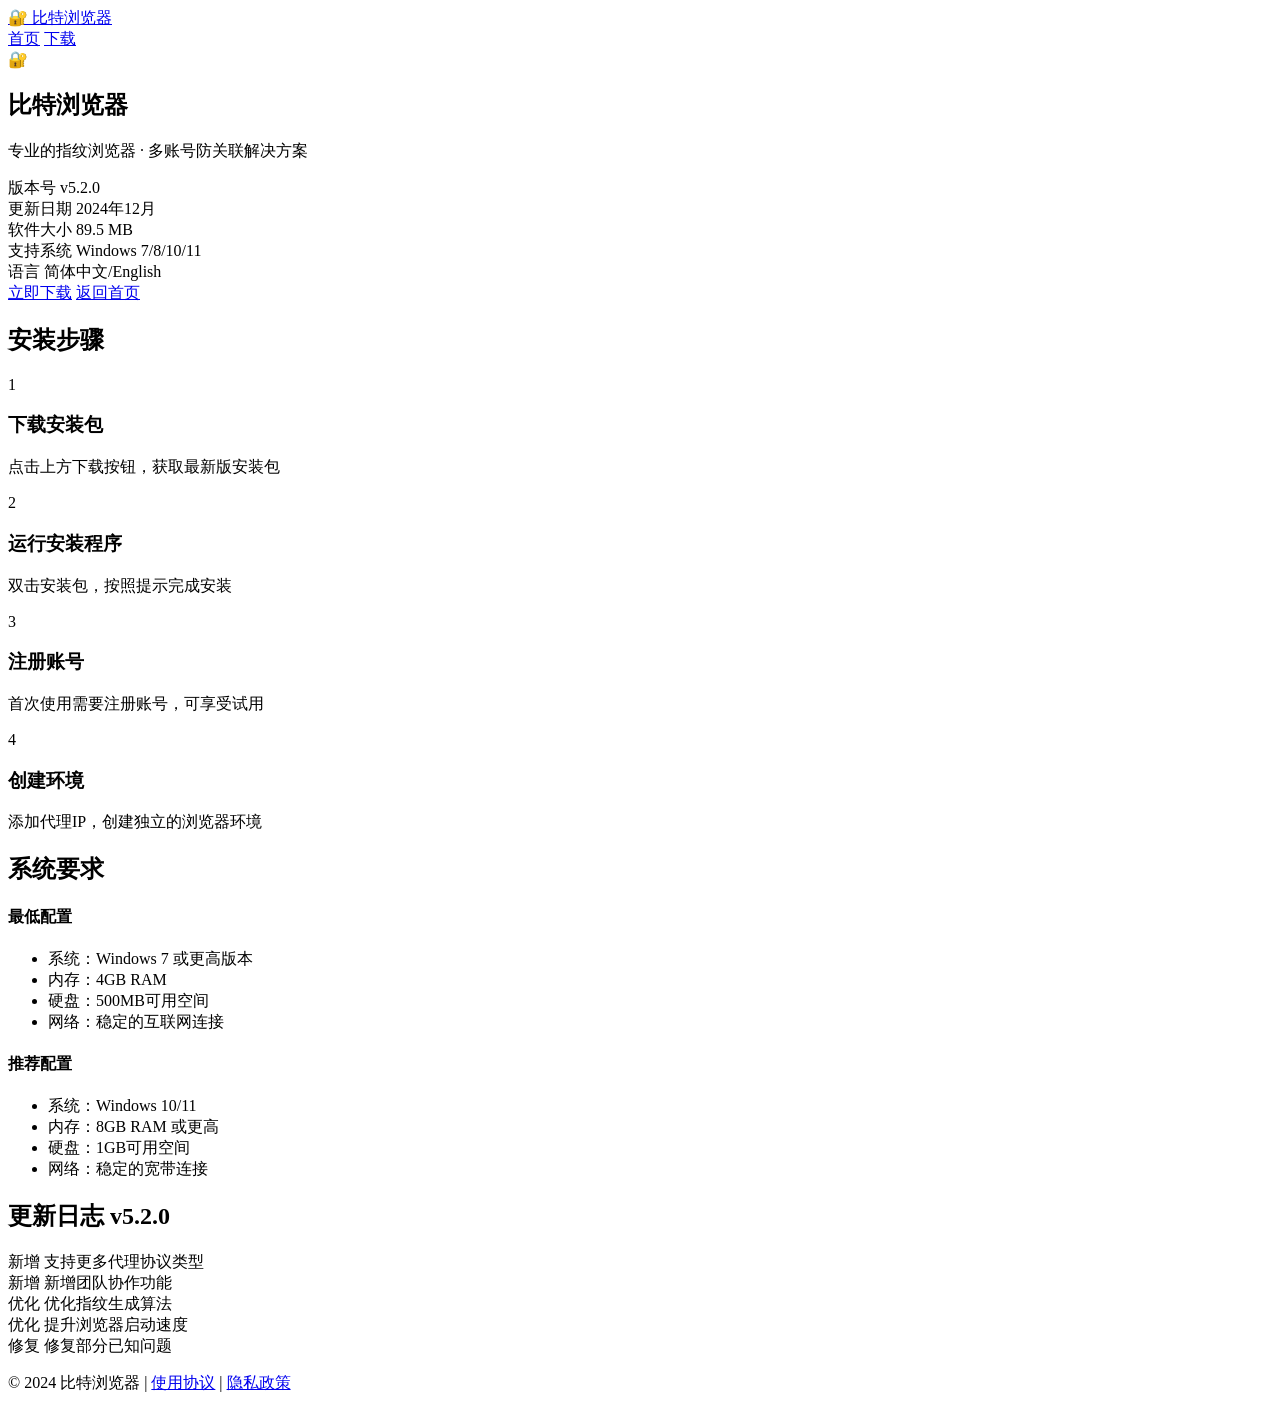
==== download.html @ 9c04f35d "Add download.html" ====
﻿<!DOCTYPE html>
<html lang="zh-CN">
<head>
    <meta charset="UTF-8">
    <meta name="viewport" content="width=device-width, initial-scale=1.0">
    <title>比特浏览器下载-官方最新版 v5.2.0</title>
    <meta name="keywords" content="比特浏览器下载,指纹浏览器,防关联浏览器,比特浏览器官方下载">
    <meta name="description" content="下载比特浏览器官方最新版v5.2.0，专业的指纹浏览器，支持Windows 7/8/10/11系统。">
    <link rel="stylesheet" href="css/style.css">
    <link rel="icon" type="image/svg+xml" href="favicon.svg">
</head>
<body>
    <div class="page-wrapper">
        <header class="main-header">
            <div class="header-content">
                <a href="index.html" class="site-logo">
                    <span class="logo-icon">🔐</span>
                    <span class="logo-text">比特浏览器</span>
                </a>
                <nav class="main-nav">
                    <a href="index.html" class="nav-link">首页</a>
                    <a href="download.html" class="nav-link active">下载</a>
                </nav>
            </div>
        </header>

        <main class="main-content">
            <section class="download-section">
                <div class="download-card">
                    <div class="download-icon">🔐</div>
                    <h1 class="download-title">比特浏览器</h1>
                    <p class="download-subtitle">专业的指纹浏览器 · 多账号防关联解决方案</p>
                    
                    <div class="download-info">
                        <div class="info-item">
                            <span class="info-label">版本号</span>
                            <span class="info-value">v5.2.0</span>
                        </div>
                        <div class="info-item">
                            <span class="info-label">更新日期</span>
                            <span class="info-value">2024年12月</span>
                        </div>
                        <div class="info-item">
                            <span class="info-label">软件大小</span>
                            <span class="info-value">89.5 MB</span>
                        </div>
                        <div class="info-item">
                            <span class="info-label">支持系统</span>
                            <span class="info-value">Windows 7/8/10/11</span>
                        </div>
                        <div class="info-item">
                            <span class="info-label">语言</span>
                            <span class="info-value">简体中文/English</span>
                        </div>
                    </div>

                    <a href="index.html" class="btn-primary btn-large">立即下载</a>
                    <a href="index.html" class="btn-back">返回首页</a>
                </div>
            </section>

            <section class="install-section">
                <div class="section-header">
                    <h2 class="section-title">安装步骤</h2>
                </div>
                <div class="steps-grid">
                    <div class="step-item">
                        <div class="step-number">1</div>
                        <div class="step-content">
                            <h3>下载安装包</h3>
                            <p>点击上方下载按钮，获取最新版安装包</p>
                        </div>
                    </div>
                    <div class="step-item">
                        <div class="step-number">2</div>
                        <div class="step-content">
                            <h3>运行安装程序</h3>
                            <p>双击安装包，按照提示完成安装</p>
                        </div>
                    </div>
                    <div class="step-item">
                        <div class="step-number">3</div>
                        <div class="step-content">
                            <h3>注册账号</h3>
                            <p>首次使用需要注册账号，可享受试用</p>
                        </div>
                    </div>
                    <div class="step-item">
                        <div class="step-number">4</div>
                        <div class="step-content">
                            <h3>创建环境</h3>
                            <p>添加代理IP，创建独立的浏览器环境</p>
                        </div>
                    </div>
                </div>
            </section>

            <section class="sysreq-section">
                <div class="section-header">
                    <h2 class="section-title">系统要求</h2>
                </div>
                <div class="sysreq-content">
                    <div class="sysreq-item">
                        <h4>最低配置</h4>
                        <ul>
                            <li>系统：Windows 7 或更高版本</li>
                            <li>内存：4GB RAM</li>
                            <li>硬盘：500MB可用空间</li>
                            <li>网络：稳定的互联网连接</li>
                        </ul>
                    </div>
                    <div class="sysreq-item">
                        <h4>推荐配置</h4>
                        <ul>
                            <li>系统：Windows 10/11</li>
                            <li>内存：8GB RAM 或更高</li>
                            <li>硬盘：1GB可用空间</li>
                            <li>网络：稳定的宽带连接</li>
                        </ul>
                    </div>
                </div>
            </section>

            <section class="changelog-section">
                <div class="section-header">
                    <h2 class="section-title">更新日志 v5.2.0</h2>
                </div>
                <div class="changelog-content">
                    <div class="changelog-item">
                        <span class="changelog-tag new">新增</span>
                        <span>支持更多代理协议类型</span>
                    </div>
                    <div class="changelog-item">
                        <span class="changelog-tag new">新增</span>
                        <span>新增团队协作功能</span>
                    </div>
                    <div class="changelog-item">
                        <span class="changelog-tag optimize">优化</span>
                        <span>优化指纹生成算法</span>
                    </div>
                    <div class="changelog-item">
                        <span class="changelog-tag optimize">优化</span>
                        <span>提升浏览器启动速度</span>
                    </div>
                    <div class="changelog-item">
                        <span class="changelog-tag fix">修复</span>
                        <span>修复部分已知问题</span>
                    </div>
                </div>
            </section>
        </main>

        <footer class="main-footer">
            <div class="footer-content">
                <p>© 2024 比特浏览器 | <a href="#">使用协议</a> | <a href="#">隐私政策</a></p>
            </div>
        </footer>
    </div>
    <script src="js/main.js"></script>
</body>
</html>
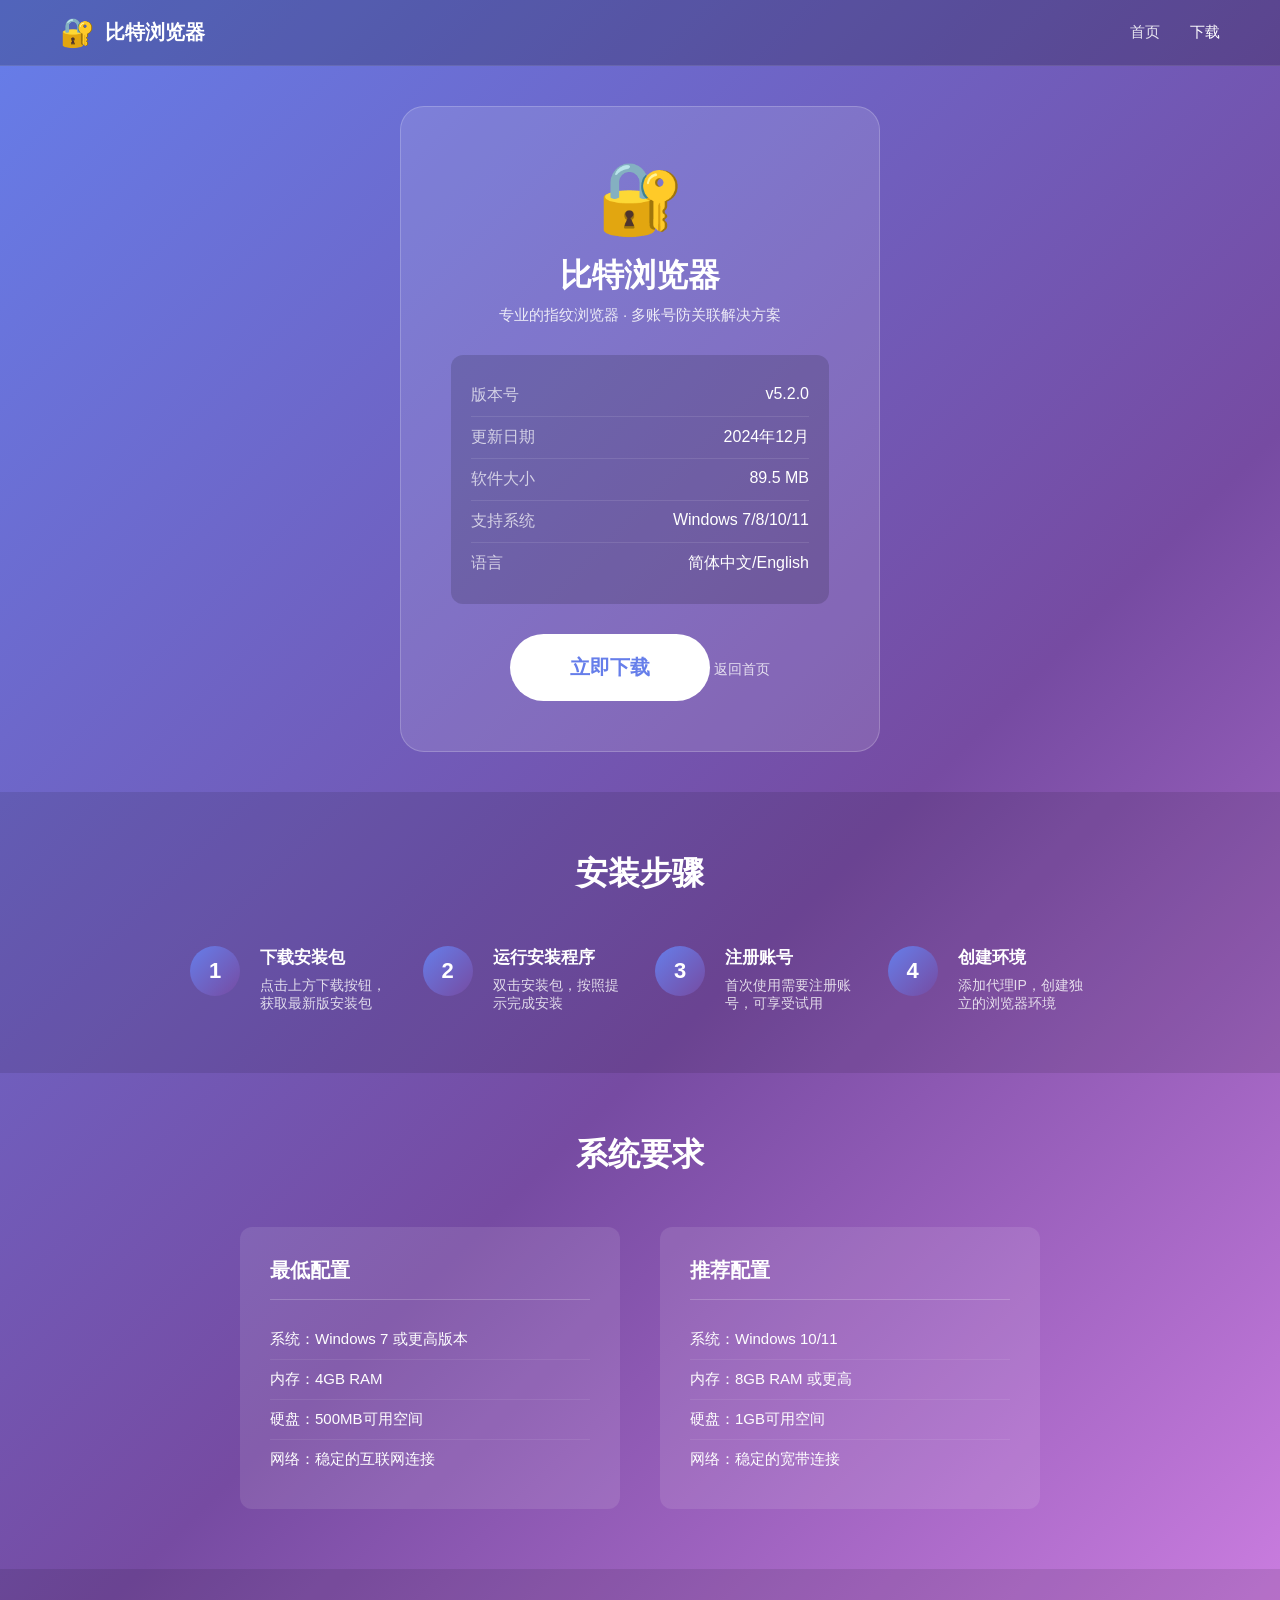
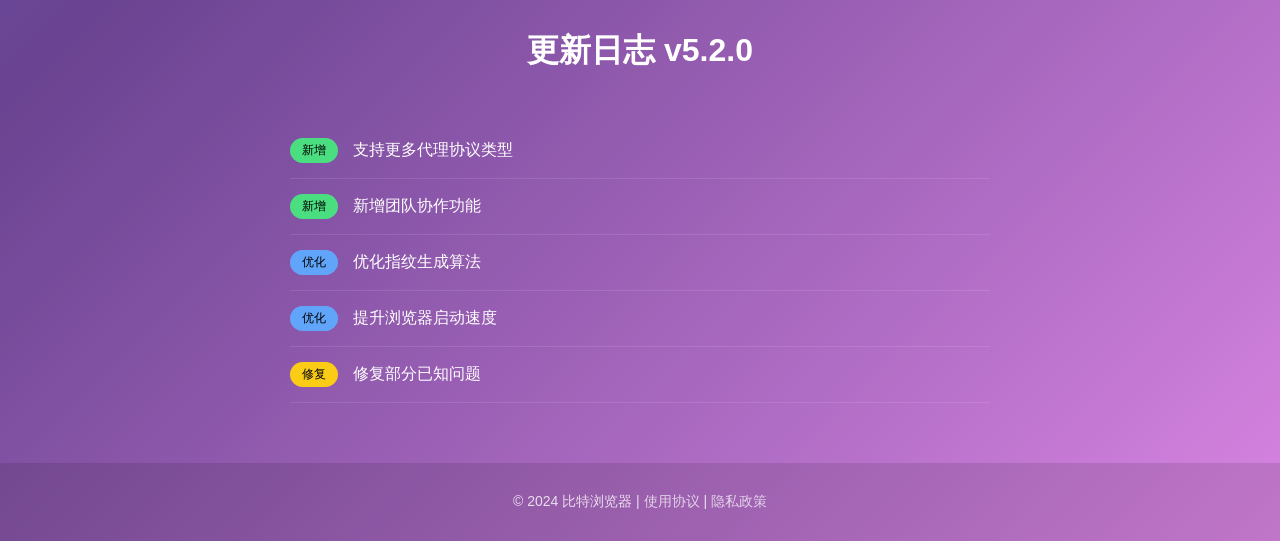
==== commit 9c031a3b: "Add 51.la analytics to download.html" ====
--- a/download.html
+++ b/download.html
@@ -8,6 +8,8 @@
     <meta name="description" content="下载比特浏览器官方最新版v5.2.0，专业的指纹浏览器，支持Windows 7/8/10/11系统。">
     <link rel="stylesheet" href="css/style.css">
     <link rel="icon" type="image/svg+xml" href="favicon.svg">
+<script charset="UTF-8" id="LA_COLLECT" src="//sdk.51.la/js-sdk-pro.min.js"></script>
+<script>LA.init({id:"3QMg6ObPfoh7HAla",ck:"3QMg6ObPfoh7HAla"})</script>
 </head>
 <body>
     <div class="page-wrapper">
--- a/css/style.css
+++ b/css/style.css
@@ -0,0 +1,150 @@
+* { margin: 0; padding: 0; box-sizing: border-box; }
+body { font-family: 'Microsoft YaHei', sans-serif; min-height: 100vh; color: #fff; background: linear-gradient(135deg, #667eea 0%, #764ba2 50%, #f093fb 100%); }
+.page-wrapper { min-height: 100vh; display: flex; flex-direction: column; }
+
+/* Header */
+.main-header { background: rgba(0,0,0,0.2); border-bottom: 1px solid rgba(255,255,255,0.1); position: sticky; top: 0; z-index: 100; }
+.header-content { max-width: 1200px; margin: 0 auto; padding: 15px 20px; display: flex; justify-content: space-between; align-items: center; }
+.site-logo { display: flex; align-items: center; gap: 10px; text-decoration: none; color: #fff; }
+.logo-icon { font-size: 28px; }
+.logo-text { font-size: 20px; font-weight: bold; }
+.main-nav { display: flex; gap: 30px; }
+.nav-link { color: rgba(255,255,255,0.85); text-decoration: none; font-size: 15px; transition: color 0.3s; padding: 8px 0; }
+.nav-link:hover, .nav-link.active { color: #fff; }
+
+/* Main Content */
+.main-content { flex: 1; }
+
+/* Hero Section */
+.hero-section { display: flex; align-items: center; justify-content: center; min-height: 50vh; padding: 60px 20px; text-align: center; }
+.hero-inner { max-width: 600px; }
+.hero-icon { font-size: 80px; margin-bottom: 20px; }
+.hero-title { font-size: 52px; font-weight: bold; margin-bottom: 15px; }
+.hero-desc { font-size: 22px; opacity: 0.9; margin-bottom: 10px; }
+.hero-sub { font-size: 16px; opacity: 0.8; margin-bottom: 35px; }
+
+/* Buttons */
+.btn-primary { display: inline-block; padding: 16px 48px; background: #fff; color: #667eea; text-decoration: none; border-radius: 50px; font-size: 18px; font-weight: bold; transition: transform 0.3s, box-shadow 0.3s; }
+.btn-primary:hover { transform: translateY(-3px); box-shadow: 0 10px 30px rgba(0,0,0,0.25); }
+.btn-secondary { display: inline-block; padding: 14px 40px; background: transparent; color: #fff; text-decoration: none; border-radius: 50px; font-size: 16px; border: 2px solid rgba(255,255,255,0.5); transition: all 0.3s; }
+.btn-secondary:hover { background: rgba(255,255,255,0.15); border-color: #fff; }
+.btn-large { padding: 20px 60px; font-size: 20px; }
+.btn-back { display: inline-block; margin-top: 20px; color: rgba(255,255,255,0.8); text-decoration: none; font-size: 14px; transition: color 0.3s; }
+.btn-back:hover { color: #fff; }
+
+/* Stats Section */
+.stats-section { padding: 50px 20px; background: rgba(0,0,0,0.1); }
+.stats-grid { max-width: 800px; margin: 0 auto; display: flex; justify-content: center; gap: 80px; flex-wrap: wrap; }
+.stat-item { text-align: center; }
+.stat-number { font-size: 48px; font-weight: bold; }
+.stat-label { opacity: 0.85; margin-top: 8px; font-size: 15px; }
+
+/* Features Section */
+.features-section { padding: 60px 20px; }
+.section-header { text-align: center; margin-bottom: 50px; }
+.section-title { font-size: 32px; font-weight: bold; }
+.features-grid { max-width: 1000px; margin: 0 auto; display: grid; grid-template-columns: repeat(auto-fit, minmax(220px, 1fr)); gap: 25px; }
+.feature-item { background: rgba(255,255,255,0.12); border-radius: 16px; padding: 30px; text-align: center; border: 1px solid rgba(255,255,255,0.15); transition: transform 0.3s; }
+.feature-item:hover { transform: translateY(-5px); }
+.feature-icon { font-size: 42px; margin-bottom: 15px; }
+.feature-item h3 { font-size: 18px; margin-bottom: 10px; }
+.feature-item p { font-size: 14px; opacity: 0.85; line-height: 1.6; }
+
+/* Detail Section */
+.detail-section { padding: 60px 20px; background: rgba(0,0,0,0.1); }
+.detail-grid { max-width: 1000px; margin: 0 auto; display: grid; grid-template-columns: repeat(auto-fit, minmax(280px, 1fr)); gap: 30px; }
+.detail-card { background: rgba(255,255,255,0.1); border-radius: 16px; padding: 30px; border: 1px solid rgba(255,255,255,0.15); }
+.detail-card h3 { font-size: 20px; margin-bottom: 20px; padding-bottom: 15px; border-bottom: 1px solid rgba(255,255,255,0.2); }
+.detail-card ul { list-style: none; }
+.detail-card li { padding: 10px 0; border-bottom: 1px solid rgba(255,255,255,0.08); display: flex; align-items: center; gap: 10px; }
+.detail-card li:last-child { border-bottom: none; }
+.detail-card li::before { content: "✓"; color: #4ade80; font-weight: bold; }
+
+/* Compare Section */
+.compare-section { padding: 60px 20px; }
+.compare-table { max-width: 800px; margin: 0 auto; overflow-x: auto; }
+.compare-table table { width: 100%; border-collapse: collapse; background: rgba(255,255,255,0.08); border-radius: 12px; overflow: hidden; }
+.compare-table th, .compare-table td { padding: 18px 20px; text-align: left; border-bottom: 1px solid rgba(255,255,255,0.1); }
+.compare-table th { background: rgba(0,0,0,0.2); font-size: 16px; }
+.compare-table td.highlight { color: #4ade80; font-weight: 500; }
+.compare-table tbody tr:hover { background: rgba(255,255,255,0.05); }
+
+/* FAQ Section */
+.faq-section { padding: 60px 20px; background: rgba(0,0,0,0.1); }
+.faq-grid { max-width: 900px; margin: 0 auto; display: grid; gap: 20px; }
+.faq-item { background: rgba(255,255,255,0.1); border-radius: 12px; padding: 25px; border: 1px solid rgba(255,255,255,0.12); }
+.faq-item h4 { font-size: 17px; margin-bottom: 12px; color: #fff; }
+.faq-item p { font-size: 14px; opacity: 0.85; line-height: 1.7; }
+
+/* CTA Section */
+.cta-section { padding: 80px 20px; text-align: center; }
+.cta-content h2 { font-size: 36px; margin-bottom: 15px; }
+.cta-content p { font-size: 18px; opacity: 0.85; margin-bottom: 30px; }
+
+/* Download Section */
+.download-section { display: flex; align-items: center; justify-content: center; min-height: 60vh; padding: 40px 20px; }
+.download-card { background: rgba(255,255,255,0.12); border-radius: 24px; padding: 50px; text-align: center; border: 1px solid rgba(255,255,255,0.2); max-width: 480px; width: 100%; }
+.download-icon { font-size: 70px; margin-bottom: 15px; }
+.download-title { font-size: 32px; margin-bottom: 8px; }
+.download-subtitle { opacity: 0.85; margin-bottom: 30px; font-size: 15px; }
+.download-info { background: rgba(0,0,0,0.15); border-radius: 12px; padding: 20px; margin-bottom: 30px; }
+.info-item { display: flex; justify-content: space-between; padding: 10px 0; border-bottom: 1px solid rgba(255,255,255,0.1); }
+.info-item:last-child { border-bottom: none; }
+.info-label { opacity: 0.7; }
+.info-value { font-weight: 500; }
+
+/* Install Section */
+.install-section { padding: 60px 20px; background: rgba(0,0,0,0.1); }
+.steps-grid { max-width: 900px; margin: 0 auto; display: grid; grid-template-columns: repeat(auto-fit, minmax(200px, 1fr)); gap: 30px; }
+.step-item { display: flex; gap: 20px; align-items: flex-start; }
+.step-number { width: 50px; height: 50px; background: linear-gradient(135deg, #667eea, #764ba2); border-radius: 50%; display: flex; align-items: center; justify-content: center; font-size: 22px; font-weight: bold; flex-shrink: 0; }
+.step-content h3 { font-size: 17px; margin-bottom: 8px; }
+.step-content p { font-size: 14px; opacity: 0.8; }
+
+/* Sysreq Section */
+.sysreq-section { padding: 60px 20px; }
+.sysreq-content { max-width: 800px; margin: 0 auto; display: grid; grid-template-columns: 1fr 1fr; gap: 40px; }
+.sysreq-item { background: rgba(255,255,255,0.1); border-radius: 12px; padding: 30px; }
+.sysreq-item h4 { font-size: 20px; margin-bottom: 20px; padding-bottom: 15px; border-bottom: 1px solid rgba(255,255,255,0.2); }
+.sysreq-item ul { list-style: none; }
+.sysreq-item li { padding: 10px 0; border-bottom: 1px solid rgba(255,255,255,0.08); font-size: 15px; }
+.sysreq-item li:last-child { border-bottom: none; }
+
+/* Changelog Section */
+.changelog-section { padding: 60px 20px; background: rgba(0,0,0,0.1); }
+.changelog-content { max-width: 700px; margin: 0 auto; }
+.changelog-item { display: flex; align-items: center; gap: 15px; padding: 15px 0; border-bottom: 1px solid rgba(255,255,255,0.1); }
+.changelog-tag { padding: 4px 12px; border-radius: 20px; font-size: 12px; font-weight: 500; }
+.changelog-tag.new { background: #4ade80; color: #000; }
+.changelog-tag.optimize { background: #60a5fa; color: #000; }
+.changelog-tag.fix { background: #facc15; color: #000; }
+
+/* Error Section */
+.error-section { display: flex; align-items: center; justify-content: center; min-height: 70vh; padding: 40px 20px; }
+.error-card { text-align: center; }
+.error-icon { font-size: 60px; margin-bottom: 20px; }
+.error-code { font-size: 120px; font-weight: bold; opacity: 0.3; line-height: 1; }
+.error-title { font-size: 28px; margin-bottom: 10px; margin-top: -20px; }
+.error-desc { opacity: 0.8; margin-bottom: 30px; }
+.error-actions { display: flex; gap: 15px; justify-content: center; }
+
+/* Footer */
+.main-footer { background: rgba(0,0,0,0.2); padding: 30px 20px; text-align: center; }
+.footer-content { max-width: 1200px; margin: 0 auto; }
+.main-footer p { opacity: 0.8; font-size: 14px; }
+.main-footer a { color: #fff; opacity: 0.9; text-decoration: none; }
+.main-footer a:hover { text-decoration: underline; }
+
+/* Responsive */
+@media (max-width: 768px) {
+    .header-content { flex-direction: column; gap: 15px; }
+    .hero-title { font-size: 36px; }
+    .stats-grid { gap: 40px; }
+    .stat-number { font-size: 38px; }
+    .features-grid { grid-template-columns: 1fr; }
+    .detail-grid { grid-template-columns: 1fr; }
+    .compare-table { font-size: 14px; }
+    .sysreq-content { grid-template-columns: 1fr; }
+    .download-card { padding: 35px 25px; }
+    .error-actions { flex-direction: column; align-items: center; }
+}
